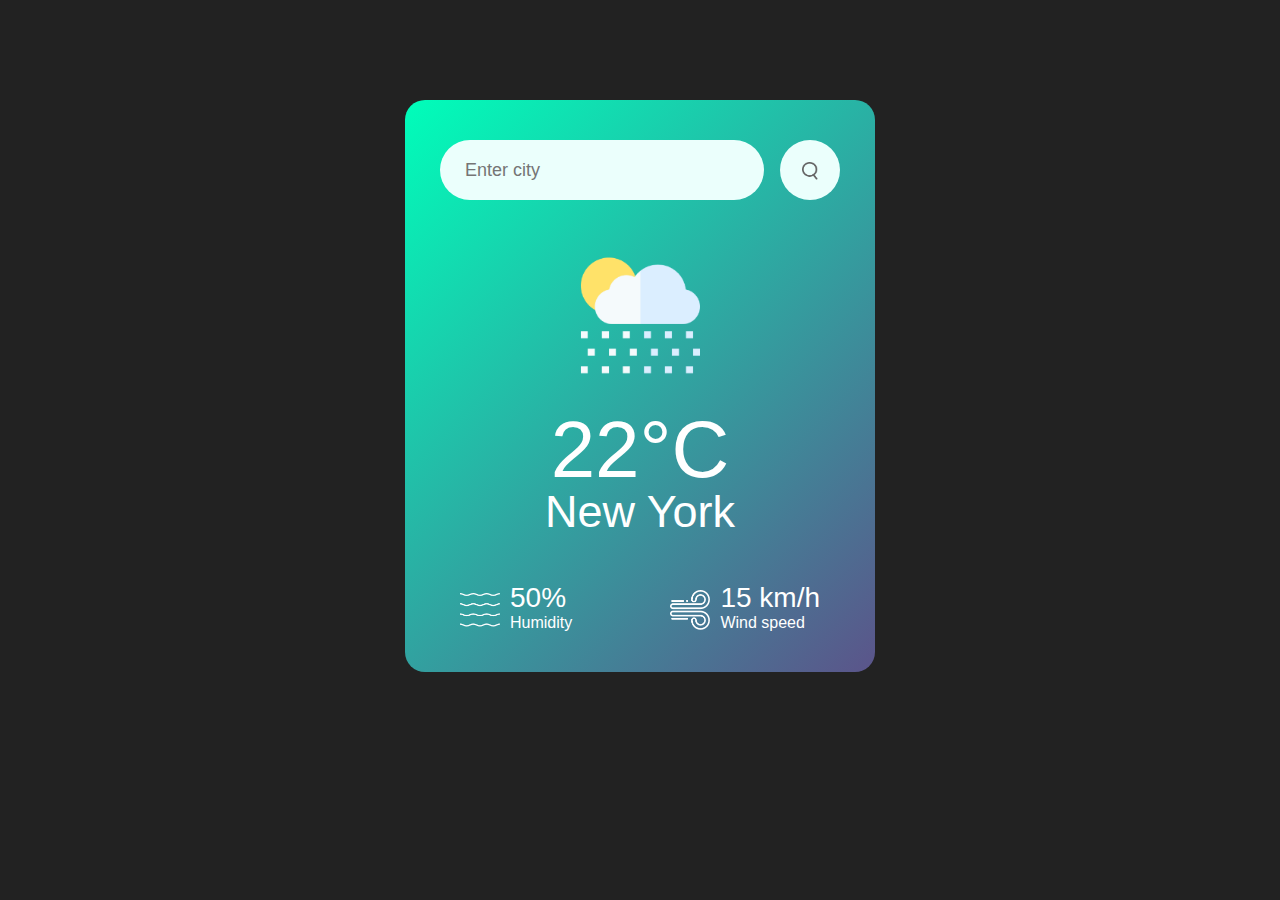
==== weatherAPP/index.html @ 4faa7ef1 "some styles" ====
<!DOCTYPE html>
<html lang="en">
<head>
    <meta charset="UTF-8">
    <meta name="viewport" content="width=device-width, initial-scale=1.0">
    <link rel="stylesheet" href="main.css">
    <title>Weather app</title>
</head>
<body>
    
<div class="card">

    <div class="search">
        <input type="text" placeholder="Enter city" spellcheck="false">
        <button><img src="images/search.png"></button>
    </div>

    <div class="weather">
        <img src="images/rain.png" class="weather-icon">
        <h1 class="temp">22°C</h1>
        <h2 class="city">New York</h2>
        
        <div class="details">
            <div class="col">
                <img src="images/humidity.png">
                <div>
                    <p class="humidity">50%</p>
                    <p>Humidity</p>
                </div>
            </div>

            <div class="col">
                <img src="images/wind.png">
                <div>
                    <p class="wind">15 km/h</p>
                    <p>Wind speed</p>
                </div>
            </div>
        </div>
    </div>
</div>

<script src="main.js"></script>
</body>
</html>
---- weatherAPP/main.css ----
*{
    margin: 0;
    padding: 0;
    font-family:  "Poppins", sans-serif;
    box-sizing: border-box;
}

body{
    background:#222;
}
.card{
    width: 90%;
    max-width: 470px;
    background: linear-gradient(135deg, #00feba, #5b548a);
    color: #fff;
    margin:  100px auto 0;
    border-radius: 20px;
    padding: 40px 35px;
    text-align: center;
}

.search{
    width: 100%;
    display: flex;
    align-items: center;
    justify-content: space-between;
}

.search input{
    border: 0;
    outline: 0;
    background: #ebfffc;
    color: #555;
    padding:  10px 25px;
    height: 60px;
    border-radius: 30px;
    flex: 1;
    margin-right: 16px;
    font-size: 18px;
}

.search button{
    border: 0;
    outline: 0;
    background: #ebfffc;
    border-radius: 50%;
    width: 60px;
    height: 60px;
    cursor: pointer;
}

.search button img {
    padding-top: 5px;
    width: 16px;
}


.weather-icon{
    width: 170px;
    margin-top: 30px;
}

.weather h1{
    font-size: 80px;
    font-weight: 500;
}

.weather h2{
    font-size: 45px;
    font-weight: 400;
    margin-top: -10px;
}

.details{
    display: flex;
    align-items: center;
    justify-content: space-between;
    padding: 0 20px;
    margin-top: 50px;
}

.col{
    display: flex;
    align-items: center;
    text-align: left;
}

.col img{
    width: 40px;
    margin-right: 10px;
}

.humidity, .wind{
    font-size: 28px;
    margin-top: -6px;
}
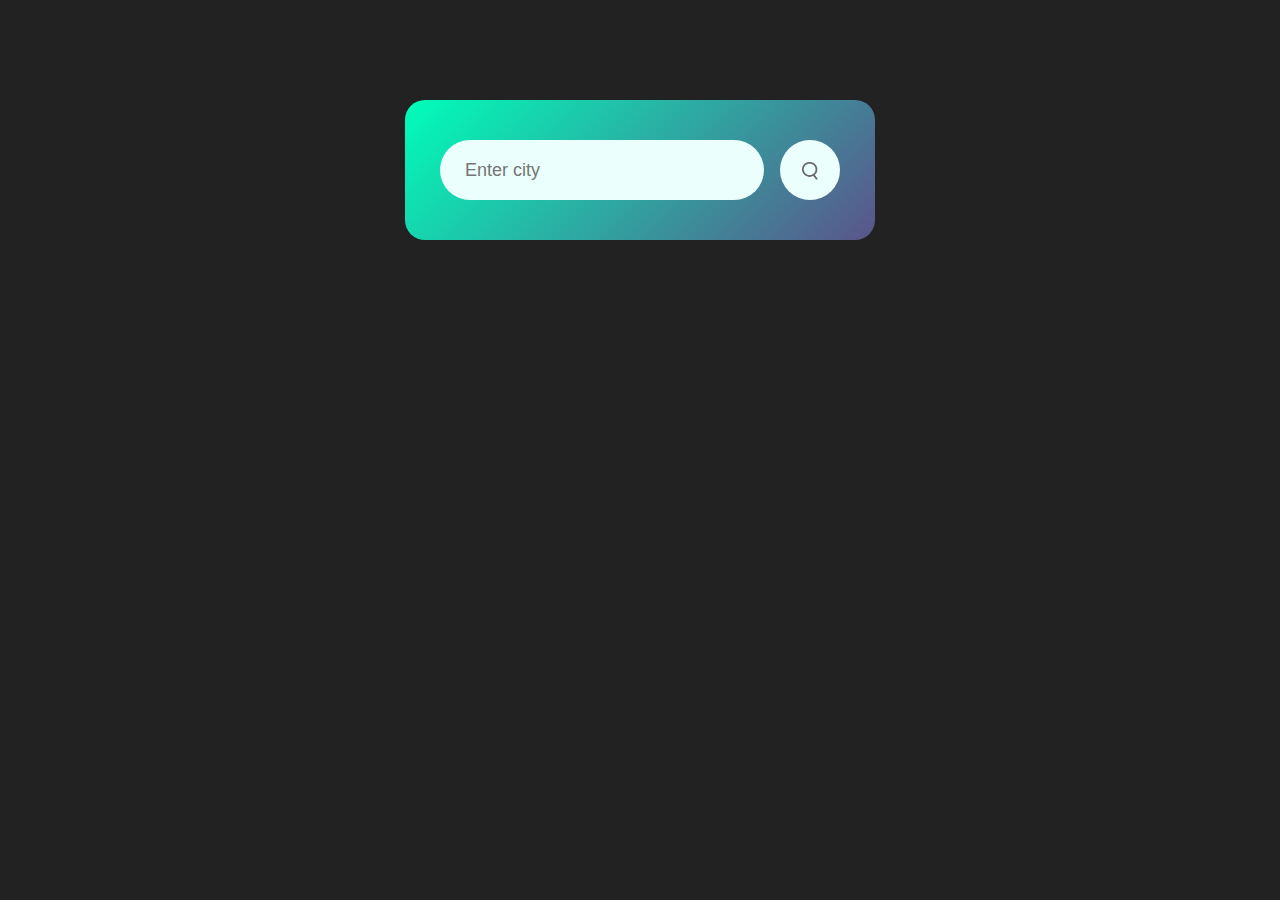
==== commit 94d7158e: "This done" ====
--- a/weatherAPP/index.html
+++ b/weatherAPP/index.html
@@ -13,6 +13,9 @@
     <div class="search">
         <input type="text" placeholder="Enter city" spellcheck="false">
         <button><img src="images/search.png"></button>
+    </div>
+    <div class="error">
+        <p>Invalid city name</p>
     </div>
 
     <div class="weather">
--- a/weatherAPP/main.css
+++ b/weatherAPP/main.css
@@ -93,4 +93,17 @@
 .humidity, .wind{
     font-size: 28px;
     margin-top: -6px;
+}
+
+.weather{
+    display: none;
+}
+
+.error{
+    text-align: left;
+    margin-left: 10px;
+    font-size: 14px;
+    margin-top: 10px;
+    color: red;
+    display: none;
 }